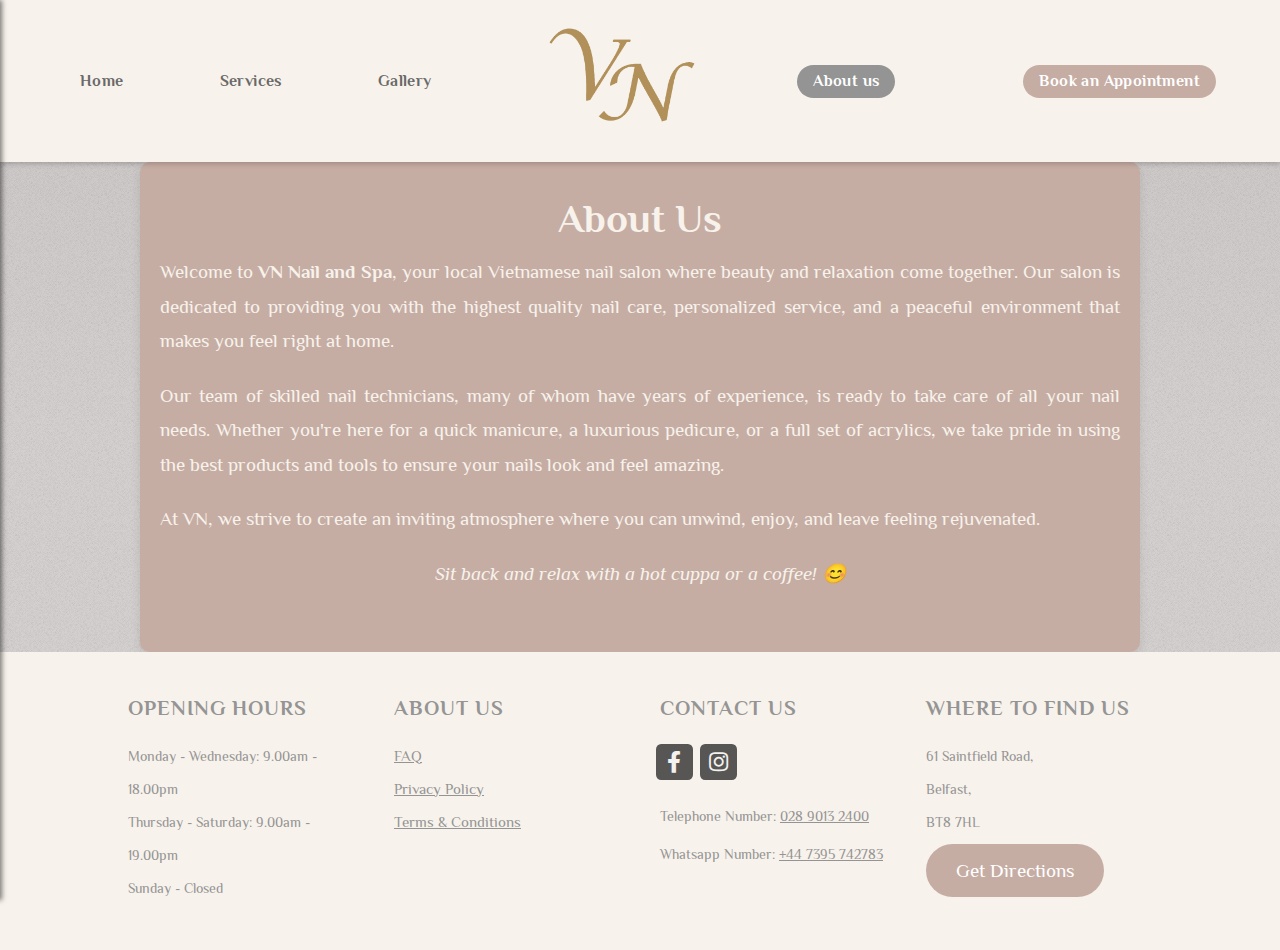
==== about.html @ 69b72044 "Fixed gallery sizing, home page text sizing, gallery buttons" ====
<!DOCTYPE HTML>
<html>
	<head>
		<title>VN Nail & Spa Salon</title>
		<meta charset="utf-8" />
		<meta name="viewport" content="width=device-width, initial-scale=1, user-scalable=no" />
		<link rel="stylesheet" href="assets/css/main.css" />
		<link rel="preconnect" href="https://fonts.googleapis.com">
		<link rel="preconnect" href="https://fonts.gstatic.com" crossorigin>
		<link href="https://fonts.googleapis.com/css2?family=Philosopher:ital,wght@0,400;0,700;1,400;1,700&display=swap" rel="stylesheet">
	</head>
	<body>
		<div id="page-wrapper">

			<!-- Header (Dynamically Loaded) -->
			<div id="header"></div>

			<div id="main-wrapper">
				<h1>About Us</h1>
				<p>Welcome to <strong>VN Nail and Spa</strong>, your local Vietnamese nail salon where beauty and relaxation come together. Our salon is dedicated to providing you with the highest quality nail care, personalized service, and a peaceful environment that makes you feel right at home.</p>
				<p>Our team of skilled nail technicians, many of whom have years of experience, is ready to take care of all your nail needs. Whether you're here for a quick manicure, a luxurious pedicure, or a full set of acrylics, we take pride in using the best products and tools to ensure your nails look and feel amazing.</p>
				<p>At VN, we strive to create an inviting atmosphere where you can unwind, enjoy, and leave feeling rejuvenated.</p>
				<p>Sit back and relax with a hot cuppa or a coffee! 😊</p>
			</div>
			
			<!-- Footer (Dynamically Loaded) -->
			<div id="footer"></div>
			
		</div>

		<!-- Scripts -->
    	<script src="assets/js/henry.js"></script>
    	<script src="assets/js/sidemenu.js"></script>

	</body>
</html>
---- assets/css/main.css ----
@import url("fontawesome-all.min.css");
@import url("https://fonts.googleapis.com/css?family=Oleo+Script:400|Open+Sans:300,300italic,600,600italic,800");

@font-face {
    font-family: 'LucidaUnicodeCalligraphy';
    src: url('../webfonts/LucidaUnicodeCalligraphy.ttf') format('truetype');
    font-weight: normal;
    font-style: normal;
}

/*
	Verti by HTML5 UP
	html5up.net | @ajlkn
	Free for personal and commercial use under the CCA 3.0 license (html5up.net/license)
*/

/* Define your color palette using CSS Variables (at the root level) */
:root {
    /* Light theme colors */
    --lightest-color: #d4cfcf;
    --light-color: #d1c4bf;
    --primary-color: #c6ada4;
    --dark-color: #b7afa9;
    --darkest-color: #949494;
	--light-bg-color: #F7F2EB;
    
    /* Dark theme colors (can be used later if you want dark mode) */
    --dark-primary-color: #333;  /* Dark theme primary color */
    --dark-secondary-color: #121212; /* Dark background */
    --dark-accent-color: #ccc;   /* Light text color for dark mode */
    --dark-link-color: #1E90FF;  /* Bright blue links for dark mode */
}

html, body, div, span, applet, object,
iframe, h1, h2, h3, h4, h5, h6, p, blockquote,
pre, a, abbr, acronym, address, big, cite,
code, del, dfn, em, img, ins, kbd, q, s, samp,
small, strike, strong, sub, sup, tt, var, b,
u, i, center, dl, dt, dd, ol, ul, li, fieldset,
form, label, legend, table, caption, tbody,
tfoot, thead, tr, th, td, article, aside,
canvas, details, embed, figure, figcaption,
footer, header, hgroup, menu, nav, output, ruby,
section, summary, time, mark, audio, video {
	margin: 0;
	padding: 0;
	border: 0;
	font-size: 100%;
	font: inherit;
	vertical-align: baseline;}

article, aside, details, figcaption, figure,
footer, header, hgroup, menu, nav, section {
	display: block;}

body {
	line-height: 1;
}

ol, ul {
	list-style: none;
}

blockquote, q {
	quotes: none;
}

	blockquote:before, blockquote:after, q:before, q:after {
		content: '';
		content: none;
	}

table {
	border-collapse: collapse;
	border-spacing: 0;
}

body {
	-webkit-text-size-adjust: none;
}

mark {
	background-color: transparent;
	color: inherit;
}

input::-moz-focus-inner {
	border: 0;
	padding: 0;
}

input, select, textarea {
	-moz-appearance: none;
	-webkit-appearance: none;
	-ms-appearance: none;
	appearance: none;
}

/* Basic */

	@-ms-viewport {
		width: device-width;
	}

	html {
		box-sizing: border-box;
	}

	*, *:before, *:after {
		box-sizing: inherit;
	}

	body {
		background-image: -moz-linear-gradient(top, rgba(0, 0, 0, 0.05), rgba(0, 0, 0, 0)), url("images/bg01.png");
		background-image: -webkit-linear-gradient(top, rgba(0, 0, 0, 0.05), rgba(0, 0, 0, 0)), url("images/bg01.png");
		background-image: -ms-linear-gradient(top, rgba(0, 0, 0, 0.05), rgba(0, 0, 0, 0)), url("images/bg01.png");
		background-image: linear-gradient(top, rgba(0, 0, 0, 0.05), rgba(0, 0, 0, 0)), url("images/bg01.png");
		background-color: var(--lightest-color);
		background-position: top left, top left;
		background-repeat: repeat-x, repeat;
		background-size: 100% 30em, auto;
		font-family: "Philosopher", serif;
		font-weight: 400;
		font-style: normal;
		font-size: 25pt;
		color: var(--darkest-color);
		line-height: 2.25em;
	}

		body.is-preload *, body.is-preload *:before, body.is-preload *:after {
			-moz-animation: none !important;
			-webkit-animation: none !important;
			-ms-animation: none !important;
			animation: none !important;
			-moz-transition: none !important;
			-webkit-transition: none !important;
			-ms-transition: none !important;
			transition: none !important;
		}

	input, select, textarea {
		font-family: "Philosopher", serif;
		font-weight: 400;
		font-style: normal;
		font-size: 18pt;
		color: var(--darkest-color);
		line-height: 2.25em;
	}

	a {
		color: var(--dark-link-color);
		text-decoration: underline;
	}

		a:hover {
			text-decoration: none;
		}

	h1, h2, h3, h4, h5, h6 {
		color: var(--darkest-color);
		font-weight: 800;
	}

		h1 a, h2 a, h3 a, h4 a, h5 a, h6 a {
			color: inherit;
			text-decoration: none;
			outline: 0;
		}

	h2 {
		font-size: 2.25em;
		margin: 0 0 1.1em 0;
		line-height: 1em;
	}

	h3 {
		font-size: 1.35em;
		margin: 0 0 1em 0;
	}

	b, strong {
		font-weight: 600;
		color: var(--darkest-color);
	}

	i, em {
		font-style: italic;
	}

	br.clear {
		clear: both;
	}

	sub {
		position: relative;
		top: 0.5em;
		font-size: 0.8em;
	}

	sup {
		position: relative;
		top: -0.5em;
		font-size: 0.8em;
	}

	hr {
		border: 0;
		border-top: solid 1px #eee;
	}

	blockquote {
		border-left: solid 0.5em #eee;
		padding: 1em 0 1em 2em;
		font-style: italic;
	}

	p, ul, ol, dl, table {
		margin-bottom: 2em;
	}

/* Icons */

	.icon {
		text-decoration: none;
		position: relative;
		text-decoration: none;
	}

		.icon:before {
			-moz-osx-font-smoothing: grayscale;
			-webkit-font-smoothing: antialiased;
			display: inline-block;
			font-style: normal;
			font-variant: normal;
			text-rendering: auto;
			line-height: 1;
			text-transform: none !important;
			font-family: 'Font Awesome 5 Free';
			font-weight: 400;
			font-style: normal;
		}

		.icon:before {
			line-height: inherit;
		}

		.icon.solid:before {
			font-weight: 900;
		}

		.icon.brands:before {
			font-family: 'Font Awesome 5 Brands';
		}

		.icon > .label {
			display: none;
		}

/* Widgets */

	.widget.thumbnails .grid {
		margin: 0 0 3em 0;
	}

	.widget.thumbnails .image {
		margin: 0;
	}

	.widget.contact ul {
		list-style: none;
		padding-left: 0;
		overflow: hidden;
		position: relative;
		left: -4px;
		top: 4px;
		margin-bottom: 1.5em;
	}

		.widget.contact ul li {
			display: inline-block;
			margin-right: 0.25em;
			padding-left: 0;
		}

			.widget.contact ul li a {
				-moz-transition: background-color .25s ease-in-out;
				-webkit-transition: background-color .25s ease-in-out;
				-ms-transition: background-color .25s ease-in-out;
				transition: background-color .25s ease-in-out;
				display: inline-block;
				width: 2.5em;
				height: 2.5em;
				text-align: center;
				line-height: 2.5em;
				border-radius: 0.35em;
				outline: 0;
				opacity: 0.75;
				text-decoration: none;
				background: #222222;
			}

				.widget.contact ul li a:before {
					color: #f3f3f3;
					font-size: 1.5em;
					line-height: inherit;
				}

				.widget.contact ul li a:hover {
					background: #444444;
				}

				.widget.contact ul li a:active {
					background: #666666;
				}

/* Wrappers */
	
	#header-wrapper {
		position: relative;
		top: 0;
		left: 0;
		width: 100%;
		background-color: var(--light-bg-color);
		box-shadow: 0 2px 5px rgba(0, 0, 0, 0.2); /* Optional shadow effect */
		z-index: 1000;
	}    

    /* features */
    #features-wrapper {
        background-color: white;
        padding: 40px 20px;
        height: auto;
        width: 100%;
        margin: 0 auto;
        justify-content: center; /* Space out the text + button and image */
        display: flex;
        flex-direction: row; /* Place the text and button on the left, image on the right */
        align-items: center; /* Vertically align items in the center */
    }

    /* Text container to hold the paragraph and button */
    .text-container {
        width: 40%; /* Ensures the text and button are on the left side */
        padding: 50px; /* Optional: Space between text and button */
    }

    /* Paragraph Styles */
    #features-wrapper p {
        font-size: 1.2rem;
        line-height: 1.5;
        color: black;
        text-align: justify;
        margin: 0; /* Remove any margin for consistent spacing */
    }

    /* Button Styling */
    #book-button {
        margin-top: 20px; /* Space between the paragraph and the button */
        padding: 12px 25px;
        background-color: var(--primary-color); /* Button background color */
        color: white;
        border: none;
        font-size: 16px;
        border-radius: 30px;
        cursor: pointer;
        transition: background-color 0.3s ease;
        text-align: center;
    }

    /* Button Hover Effect */
    #book-button:hover {
        background-color: var(--darkest-color); /* Darker background on hover */
    }

    /* Image Styling */
    #features-wrapper img { 
        width: 300px;
        height: 300px;
        border-radius: 30px;
        margin-left: 20px; /* Space between the image and the text */
    }

    /* Emphasis on Strong Text */
    #features-wrapper strong {
        color: black;
        font-weight: bold;
    }


	#footer-wrapper {
		padding: 4em 0 2em 0;
		background-color: var(--light-bg-color); /* Ensure the background remains black */
		color: var(--darkest-color);
		font-size: 1.2rem;
	}

	#image-wrapper {
        width: 100%;
        overflow: hidden;
        text-align: center;
        margin-top: 20px;
    }
    
    #banner-image {
        width: 100%;
        height: auto;
        display: block;
        transform: translateX(0);
        transition: transform 1s ease-in-out;
    }    

	/* Main Wrapper */
	#main-wrapper {
		background-color: var(--primary-color);
		padding: 40px 20px;
		max-width: 1000px;
		margin: 0 auto;
		border-radius: 10px;
		box-shadow: 0 4px 10px rgba(0, 0, 0, 0.1);
	}

	/* Heading Styles */
	#main-wrapper h1 {
		font-size: 2.5rem;
		text-align: center;
		margin-bottom: 20px;
		color: var(--light-bg-color);
		font-weight: bold;
	}

	/* Paragraph Styles */
	#main-wrapper p {
		font-size: 1.2rem;
		line-height: 1.8;
		color: var(--light-bg-color);
		margin-bottom: 20px;
		text-align: justify;
	}

	/* Emphasis on Strong Text */
	#main-wrapper strong {
		color: var(--light-bg-color);
		font-weight: bold;
	}

	/* Add a small text effect to emoji in the last paragraph */
	#main-wrapper p:last-of-type {
		font-size: 1.2rem;
		font-style: italic;
		text-align: center;
	}

    #gallery-wrapper {
		background-color: white;
		color: black;
		text-align: center;
		padding-top: 30px;
		padding-bottom: 50px;
    }

    /* Heading Styles */
	#gallery-wrapper h2 {
		font-size: 2.5rem;
		font-weight: bold;
		color: black;
	}

	/* Paragraph Styles */
	#gallery-wrapper p {
		font-size: 1.2rem;
		line-height: 1.8;
	}

    /* Gallery Grid */
    .gallery {
        display: grid;
        grid-template-columns: repeat(4, 1fr); /* Max 4 columns per row */
        gap: 20px;
        max-width: fit-content; /* Gallery width will fit its content */
        margin: 0 auto; /* Centers the gallery horizontally */
        padding: 20px;
        justify-items: center; /* Centers items horizontally within each grid cell */
        position: relative;
        z-index: 1;
        background-color: var(--lightest-color);
        border-radius: 10px;
    }

    /* Uniform Image Size */
    .gallery img {
        width: 300px;
        height: 300px;
        object-fit: cover;
        cursor: pointer;
        border-radius: 10px;
        transition: transform 0.3s ease-in-out;
        z-index: 2;
    }

    .gallery img:hover {
        transform: scale(1.05);
    }

    .gallery-bottom {
		background-color: var(--primary-color) !important;
    }

/* Header */

	#header {
		position: relative;  /* Ensure it's positioned normally */
		width: 100%;  /* Full width */
		top: 0;  /* Aligns it to the top */
		z-index: 1000;  /* Keeps it above other elements if needed */
	}

/* Logo */

	/* Logo in the center */
	#logo {
		display: flex;
		justify-content: center;
		align-items: center;
		flex-grow: 1; /* Allows logo to take available space */
	}

	/* Make the logo image responsive */
	#logo img {
		max-width: 100%;
		height: auto;
		max-height: 150px; /* Adjust based on your preferred logo size */
	}

		#logo h1 {
			/*background: var(--darkest-color);*/
			color: #B1905A;
			border-radius: 6px;
			font-family: 'LucidaUnicodeCalligraphy';
			font-weight: 400;
			/*padding: 0.25em 0.2em 0.25em 0.5em;*/
			padding: 1em 0.2em 0.25em 0em;
			font-size: 5.5em;
			letter-spacing: 0.05em;
			display: inline-block;
			vertical-align: middle;
		}

		
/* ===================================================
   Global Styles 
=================================================== */

/* Base body, font, and form elements */
body, input, select, textarea {
    font-size: 1rem;
    margin: 0;
    padding: 0;
}

/* ===================================================
   Navigation Styles 
=================================================== */

#nav {
    display: flex;
    justify-content: space-between; 
    align-items: center;
    font-size: 1.4rem;
    padding: 0 5vw;
}

#nav .left {
    display: flex;
    gap: 5vw; 
} 

#nav .right {
    display: flex;
    gap: 10vw; 
}

#nav ul {
    list-style: none;
    padding: 0;
    margin: 0;
    display: flex;
    justify-content: center;
    gap: 3vw;
}

#nav ul li {
    display: inline-block;
}

#nav ul li a, #nav ul li span {
    display: block;
    padding: 0em 1em;
    font-weight: 800;
    letter-spacing: 0.025em;
    color: #696969;
    text-decoration: none;
    border-radius: 50px;
    transition: background-color 0.25s ease-in-out, color 0.25s ease-in-out;
}

#nav ul li:hover a, #nav ul li:hover span,
#nav ul li.active a, #nav ul li.active span {
    background-color: rgba(255, 255, 255, 0.9);
}

#nav ul li.current a {
    background-color: var(--darkest-color);
    color: #fff;
}

#nav ul li.highlight a {
    background-color: var(--primary-color);
    color: #fff;
}

/* Drop-down Menu */
.dropotron {
    background: #fff;
    letter-spacing: 0.025em;
    color: #696969;
    border-radius: 40px;
    padding: 0.75em 0;
    min-width: 15em;
    box-shadow: 0 0.25em 0.25em rgba(0, 0, 0, 0.025);
    margin-top: -0.75em;
    list-style: none;
}

.dropotron li {
    border-top: solid 1px #eee;
    line-height: 3em;
}

.dropotron li:first-child {
    border-top: 0;
}

.dropotron li > a, .dropotron li > span {
    transition: color 0.25s ease-in-out, background-color 0.25s ease-in-out;
    text-decoration: none;
    color: inherit;
    display: block;
    padding: 0 1.5em;
}

.dropotron li > a:hover, .dropotron li > span:hover,
.dropotron li.active > a, .dropotron li.active > span {
    background: #eee;
}

/* Drop-down Arrow */
.dropotron.level-0 {
    font-size: 0.9em;
    margin-left: auto;
    margin-right: auto;
}

.dropotron.level-0:before {
    content: '';
    position: absolute;
    top: -0.5em;
    left: 50%;
    transform: translateX(-50%);
    border-bottom: solid 0.75em #ffffff;
    border-left: solid 0.75em transparent;
    border-right: solid 0.75em transparent;
    z-index: 1;
}

/* ===================================================
   Banner Styles
=================================================== */

#banner {
    position: relative;
    padding: 4.5em;
}

#banner h2 {
    font-size: 3.5em;
    margin: 0.1em 0 0.35em 0;
}

#banner p {
    font-size: 2.75em;
    line-height: 1.35em;
    margin: 0;
}

#banner .button {
    width: 100%;
    margin-bottom: 0.5em;
}

#banner .button.icon:before {
    position: absolute;
    right: 0.15em;
    top: 50%;
    margin-top: -0.5em;
}

#banner .button.alt {
    margin-bottom: 0;
}

#banner ul {
    list-style: none;
    padding-left: 0;
    margin: 0 0 0 2em;
}

#banner ul li {
    padding-left: 0;
}

/* ===================================================
   Footer Styles
=================================================== */

#footer {
    margin-top: 0;
}

#footer a {
    color: inherit;
}

#copyright {
    color: var(--light-color);
    padding: 4em 0 0 0;
    text-align: center;
}

#copyright a {
    color: inherit;
}

/* Pricing */
.pricing-container {
    position: relative;
    display: flex;
    justify-content: center;
    gap: 20px;
    padding: 50px;
    flex-wrap: wrap;
    border-radius: 15px;
    box-shadow: 0 4px 10px rgba(0, 0, 0, 0.3);
    overflow: hidden;
}

.pricing-container::before {
    content: "";
    position: absolute;
    top: 0;
    left: 0;
    width: 100%;
    height: 100%;
    background: url('../../images/nailgallery/nails1.jpg') no-repeat center center/cover;
    filter: blur(10px);
    background-color: rgba(0, 0, 0, 0.3);
    z-index: -1;
}

.pricing-card {
    background-color: rgba(0, 0, 0, 0.3);
    padding: 20px;
    border-radius: 10px;
    width: 400px;
    box-shadow: 0 4px 8px rgba(255, 255, 255, 0.2);
    text-align: center;
    color: var(--light-bg-color);
}

.pricing-card h2 {
    color: inherit;
    font-size: 28px;
    font-weight: 700;
}

.pricing-card h3 {
    color: inherit;
    font-size: 20px;
    margin-top: 15px;
    font-weight: 700;
    border-bottom: 1px solid white;
    padding-bottom: 5px;
}

.pricing-card p {
    color: inherit;
    font-size: 16px;
    display: flex;
    justify-content: space-between;
    border-bottom: 1px dashed white;
    padding-bottom: 5px;
    margin-bottom: 10px;
}

.pricing-card span {
    font-weight: bold;
}

/* Booksy Widget Container Styling */
#booksy-widget-container {
    width: 100%;
    max-width: 240px;
    margin: 40px auto;
    padding: 20px;
    background-color: #ffffff;
    border-radius: 12px;
    box-shadow: 0 4px 12px rgba(0, 0, 0, 0.1);
    overflow: hidden;
    border: 2px solid --darkest-color;
}

.directions-btn {
    background-color: var(--primary-color);
    color: white !important;
    padding: 10px 30px;
    font-size: 1.2rem;
    border-radius: 50px;
    border: none;
    text-decoration: none;
    display: inline-block;
    transition: background-color 0.3s ease, transform 0.3s ease;
}

.directions-btn:hover {
    background-color: var(--primary-color);
    transform: scale(1.05);
}

/* FAQ */
.faq {
    width: 60%;
    margin: 30px auto;
    background: white;
    padding: 20px;
    border-radius: 10px;
    box-shadow: 0 2px 10px rgba(0, 0, 0, 0.1);
}

.faq h1 {
    font-size: 24px;
    letter-spacing: 2px;
    margin-bottom: 20px;
}

.faq details {
    border-bottom: 1px solid #ddd;
    padding: 10px 0;
    text-align: left;
    line-height: 1.5;
}

.faq summary {
    font-weight: bold;
    cursor: pointer;
    padding: 10px 0;
    list-style: none;
    outline: none;
}

.faq summary::marker {
    display: none;
}

.faq summary:before {
    content: "▶ ";
    font-size: 14px;
    margin-right: 10px;
    transition: transform 0.3s;
}

.faq details[open] summary:before {
    content: "▼ ";
}

.faq details p {
    margin: 10px 0;
    color: var(--darkest-color);
    font-size: 14px;
}

/* Footer */
.footer {
    display: flex;
    justify-content: space-between;
    align-items: flex-start;
    background-color: var(--light-bg-color);
    color: var(--darkest-color);
    padding: 40px 10%;
    gap: 40px;
    flex-wrap: nowrap;
}

.footer-column {
    flex: 1;
    min-width: 180px;
}

.footer-column h3 {
    font-size: 21px;
    margin-bottom: 15px;
    text-transform: uppercase;
    letter-spacing: 1px;
}

.footer-column p {
    font-size: 14px;
    margin: 5px 0;
    cursor: pointer;
    transition: color 0.3s ease-in-out;
}

.footer-column a {
    color: inherit;
}

.footer-column a:hover {
    color: #f9a826;
}

/* Modal Styles */
.modal {
    visibility: hidden;
    position: fixed;
    z-index: 1000;
    left: 0;
    top: 0;
    width: 100%;
    height: 100%;
    background-color: rgba(0, 0, 0, 0.8);
    display: flex;
    align-items: center;
    justify-content: center;
    flex-direction: column;
    opacity: 0;
    transition: opacity 0.5s ease-in-out, visibility 0s linear 0.5s;
}

.modal.show {
    visibility: visible;
    opacity: 1;
    transition: opacity 0.5s ease-in-out, visibility 0s linear 0s;
}

.modal-content {
    max-width: 80%;
    max-height: 80%;
    border-radius: 10px;
    opacity: 0;
    transition: opacity 0.5s ease-in-out;
}

.modal.show .modal-content {
    opacity: 1;
}

.caption {
    color: white;
    font-size: 16px;
    text-align: center;
    margin-top: 10px;
    padding: 0 20px;
    font-family: Arial, sans-serif;
    word-wrap: break-word;
    max-width: 90%;
    overflow-wrap: break-word;
    white-space: normal;
}

/* Close Button */
.close {
    position: absolute;
    top: 20px;
    right: 30px;
    color: white;
    font-size: 40px;
    cursor: pointer;
}

/* Navigation Buttons */
.prev, .next {
    position: absolute;
    top: 50%;
    transform: translateY(-50%);
    background-color: rgba(255, 255, 255, 0.5);
    color: black;
    border: none;
    padding: 10px 20px;
    font-size: 30px;
    cursor: pointer;
    border-radius: 50%;
    transition: background 0.3s ease-in-out, transform 0.2s ease-in-out;
}

.prev:hover, .next:hover {
    background-color: rgba(255, 255, 255, 0.8);
    transform: translateY(-50%) scale(1.1); /* Slightly enlarge on hover */
}

/* Default (Desktop) */
.prev { left: 20px; }
.next { right: 20px; }

/* Side Menu */
#side-menu {
    position: fixed;
    top: 0;
    left: -250px;
    width: 250px;
    height: 100%;
    background: #222;
    padding-top: 60px;
    transition: left 0.3s ease-in-out;
    box-shadow: 2px 0 5px rgba(0, 0, 0, 0.5);
}

#side-menu ul {
    list-style: none;
    padding: 0;
    margin: 0;
}

#side-menu ul li {
    padding: 15px;
    border-bottom: 1px solid #444;
}

#side-menu ul li a {
    color: white;
    text-decoration: none;
    display: block;
}

#side-menu ul li a:hover {
    background: rgba(255, 255, 255, 0.2);
}

#side-menu .highlight {
    background: #ff6600;
    border-radius: 5px;
}

/* Close Button */
#close-menu {
    position: absolute;
    top: 15px;
    right: 15px;
    font-size: 24px;
    background: none;
    border: none;
    color: white;
    cursor: pointer;
}

#menu-toggle {
    display: none; /* Hidden by default */
    position: fixed;
    top: 20px;
    left: 20px;
    width: 50px; /* Set a fixed width */
    height: 50px; /* Set a fixed height */
    font-size: 12px;
    background: rgba(0, 0, 0, 0.5);
    border: none;
    border-radius: 10px;
    color: white;
    cursor: pointer;
    z-index: 1000; /* Ensure it appears above other content */
    text-align: center; /* Centers the icon */
    padding: 0; /* Remove any extra padding */
}

/* ===================================================
   Responsive Styles (Largest to Smallest)
=================================================== */

/* X-Large Screens (≤1680px) */
@media screen and (max-width: 1680px) {
    body, input, select, textarea {
        font-size: 12pt;
    }
}

/* Large Screens (≤1280px) */
@media screen and (max-width: 1280px) {
    body, input, select, textarea {
        font-size: 11pt;
    }

    #nav {
        font-size: 1rem;
    }
    
    .gallery img {
        width: 200px;
        height: 200px;
    }
}

/* Medium Screens (Tablets) (≤1024px) */
@media screen and (max-width: 1024px) {
    .prev, .next {
        font-size: 24px;
        padding: 8px 16px;
    }
}

/* ===================================================
   Default Mobile Styles (≤980px)
=================================================== */
@media screen and (max-width: 980px) {
    html, body {
        overflow-x: hidden;
    }

    body, input, select, textarea {
        font-size: 11pt;
    }

    section, article {
        clear: both;
        margin-bottom: 3em !important;
    }

    section.last, article.last {
        margin-bottom: 0 !important;
    }

    .image.left {
        width: 25%;
        margin-bottom: 2em !important;
    }

    ul.menu li {
        display: block;
        border: 0 !important;
        padding: 0 !important;
        margin: 0 !important;
    }

    ul.actions li {
        display: block;
        padding: 0;
        margin: 1em 0 0 0;
    }

    #header-wrapper {
        padding: 1em 0;
        text-align: center;
        background: var(--light-bg-color);
    }

    #footer-wrapper {
        padding: 6em 0 4em 0;
    }

    #logo h1 {
        font-size: 3.5em;
    }

    #nav {
        display: none;
    }

    #banner {
        padding: 4.5em 3em;
        text-align: center;
    }

    #content {
        border-bottom: solid 1px #e8e8e8;
        padding-bottom: 4em;
    }

    #copyright {
        padding: 0;
    }

    #page-wrapper {
        transition: transform 0.5s ease;
        padding-bottom: 1px;
    }

    #navToggle {
        position: fixed;
        top: 0;
        left: 0;
        width: 100%;
        height: 44px;
        z-index: 10001;
    }

    #navToggle .toggle {
        width: 70px;
        height: 50px;
        opacity: 0.35;
    }

    #navPanel {
        transform: translateX(-275px);
        transition: transform 0.5s ease;
        display: block;
        position: fixed;
        top: 0;
        left: 0;
        width: 275px;
        height: 100%;
        z-index: 10002;
        background: #fff;
        box-shadow: inset -3px 0px 0px 0px #dfdfdf;
        padding: 0 23px 0 20px;
    }

    #navPanel .link {
        display: block;
        height: 54px;
        line-height: 54px;
        border-top: solid 1px #e8e8e8;
        color: #696969;
    }

    body.navPanel-visible #page-wrapper {
        transform: translateX(275px);
    }

    body.navPanel-visible #navToggle {
        transform: translateX(275px);
    }

    body.navPanel-visible #navPanel {
        transform: translateX(0);
    }

    /* General Styles */
    body, input, select, textarea {
        line-height: 2em;
    }

    h2, h3, h4, h5, h6 {
        font-size: 13pt;
        margin: 0 0 1em 0;
    }

    /* Navigation */
    #menu-toggle {
        display: block; /* Show menu button */
    }

    #nav ul {
        display: none; /* Hide main nav */
    }

    #logo {
        flex-grow: 1;
        text-align: center;
    }

    /* Layout */
    #main-wrapper {
        padding: 20px;
    }

    #main-wrapper h1 {
        font-size: 2rem;
    }

    #main-wrapper p {
        font-size: 1rem;
    }

    #header-wrapper {
        padding: 1em 0;
        text-align: center;
        background: var(--light-bg-color);
    }

    #footer-wrapper {
        padding: 6em 0 4em 0;
    }

    #banner {
        padding: 4.5em 3em;
        text-align: center;
    }

    #content {
        border-bottom: solid 1px #e8e8e8;
        padding-bottom: 4em;
    }

    /* Footer */
    .footer {
        flex-wrap: wrap;
        justify-content: center;
        text-align: center;
    }

    .footer-column {
        flex: 1 1 45%;
    }

    /* Section & Article */
    section, article {
        clear: both;
        margin-bottom: 3em !important;
    }

    section.last, article.last {
        margin-bottom: 0 !important;
    }

    /* Image */
    .image.left {
        width: 25%;
        margin-bottom: 2em !important;
    }

    /* Menus & Actions */
    ul.menu li, ul.actions li {
        display: block;
        padding: 0;
        margin: 1em 0 0 0;
    }

    ul.actions li:first-child {
        margin-top: 0;
    }

    /* Buttons */
    input[type="button"],
    input[type="submit"],
    input[type="reset"],
    button,
    .button {
        width: 100%;
        text-align: center;
        font-size: 1.25em !important;
        padding: 0.65em 0 !important;
    }

    input[type="button"].icon,
    input[type="submit"].icon,
    input[type="reset"].icon,
    button.icon,
    .button.icon {
        padding-right: 0.75em !important;
    }

    input[type="button"].icon:before,
    input[type="submit"].icon:before,
    input[type="reset"].icon:before,
    button.icon:before,
    .button.icon:before {
        margin-right: 0.5em;
        top: 0.05em;
    }

    /* Boxes */
    .box {
        padding: 15px;
        margin: 0;
    }

    .box.feature {
        margin: 20px 0 0 0 !important;
        padding: 0;
    }

    .box.feature .inner {
        padding: 30px 15px;
    }

    .box.feature .image {
        position: relative;
        margin: 0;
    }

    /* Widgets */
    .widget.thumbnails .image {
        margin: 0;
    }

    .widget.thumbnails .x {
        padding: 1em 0.5em 0 0;
    }

    .widget.thumbnails .y {
        padding: 1em 0 0 0.5em;
    }

    .widget.thumbnails .row:first-child .x,
    .widget.thumbnails .row:first-child .y {
        padding-top: 0;
    }

    /* Header & Banner */
    #header-wrapper {
        padding: 3em 0 1.5em 0;
        background: var(--light-bg-color);
    }

    #banner-wrapper {
        padding: 0 15px;
    }

    #features-wrapper {
        flex-direction: column; /* Stack items vertically */
        text-align: center; /* Center align text */
    }

    .text-container {
        width: 80%; /* Adjust width for better readability on smaller screens */
        padding: 20px; /* Reduce padding for better spacing */
    }

    #features-wrapper img {
        width: 90%; /* Make image responsive */
        max-width: 300px; /* Set a max width to prevent excessive stretching */
        margin-bottom: 20px; /* Add some spacing between image and text */
    }

    #logo h1 {
        font-size: 2.75em;
        padding: 0.2em 0.275em;
    }

    #banner {
        text-align: center;
        padding: 15px;
        margin: 0 auto !important;
    }

    #banner h2 {
        font-size: 2em;
        margin: 0.75em 0 0.5em 0;
    }

    #banner p {
        font-size: 1.5em;
        line-height: 1.5em;
        margin: 0;
    }

    #banner ul {
        margin: 0;
    }

    #banner .button {
        margin: 0 0 1em 0;
    }

    /* Footer */
    #footer section {
        border-bottom: solid 1px --dark-color;
        padding-bottom: 3em;
        margin-bottom: 1em !important;
    }

    #copyright {
        text-align: left;
    }

    .gallery {
        grid-template-columns: repeat(3, 1fr);
    }

    .gallery img {
        width: 150px;
        height: 150px;
    }

    .prev, .next {
        width: 50px;  /* Set a fixed width */
        height: 50px; /* Set a fixed height */
        font-size: 24px; /* Adjust font size for smaller screens */
        padding: 10px; /* Ensure padding does not affect the size */
    }

    #gallery-wrapper {
        padding: 30px;
    }

    /* Heading Styles */
	#gallery-wrapper h2 {
		font-size: 1.5rem;
	}

	/* Paragraph Styles */
	#gallery-wrapper p {
		font-size: 1rem;
		line-height: 1.8;
	}
}

@media (max-width: 600px) {
    .gallery {
        grid-template-columns: repeat(2, 1fr);
    }
}

/* Extra Small Screens (≤480px) */
@media (max-width: 480px) {
    .prev, .next {
        width: 50px;  /* Set a fixed width */
        height: 50px; /* Set a fixed height */
        font-size: 24px; /* Adjust font size for smaller screens */
        padding: 10px; /* Ensure padding does not affect the size */
    }

    /* Footer */
    .footer-column {
        flex: 1 1 100%;
    }

    .gallery img {
        width: 100px;
        height: 100px;
    }

    /* Heading Styles */
	#gallery-wrapper h2 {
		font-size: 1.2rem;
	}

	/* Paragraph Styles */
	#gallery-wrapper p {
		font-size: 0.8rem;
		line-height: 1.2;
	}
}

.swiper {
    width: 100%;
    height: auto; /* Adjust height as needed */
  }
  
  .swiper-slide img {
    width: 100%;
    height: 100%;
    object-fit: cover;
  }
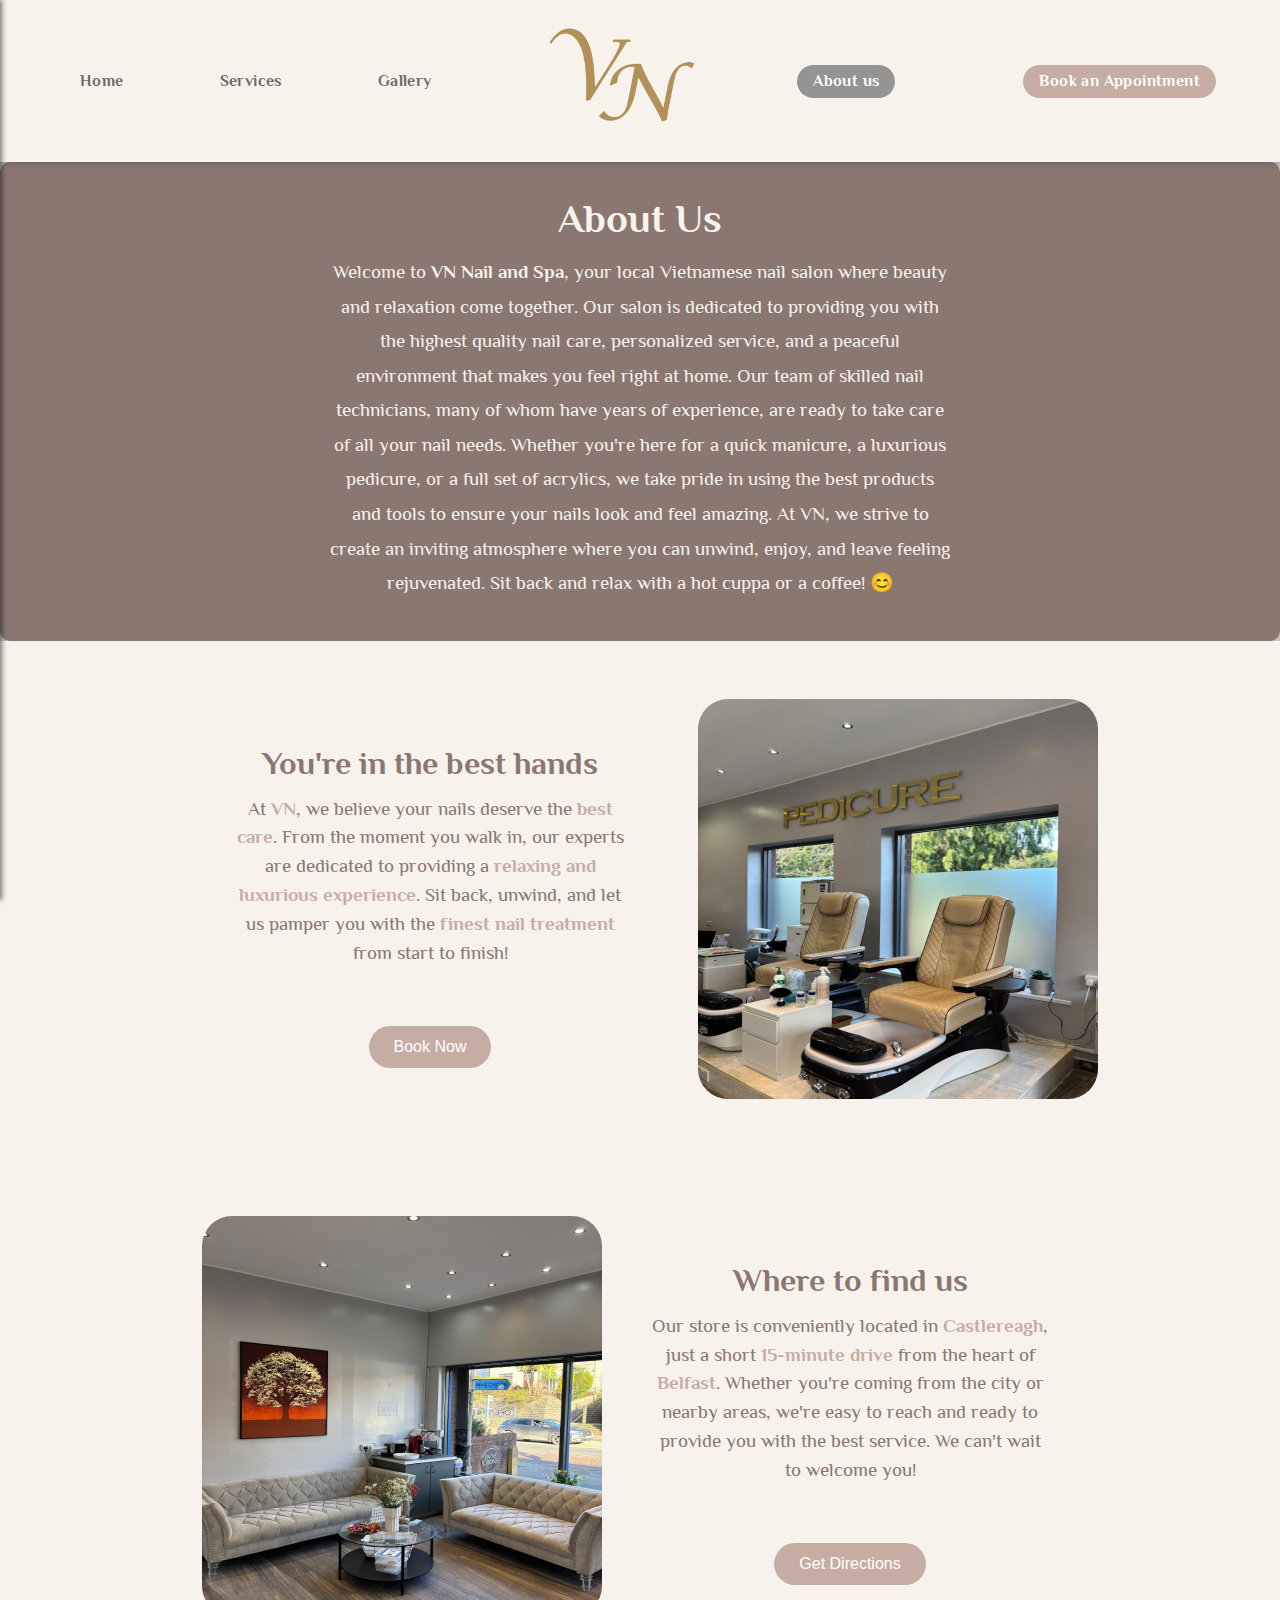
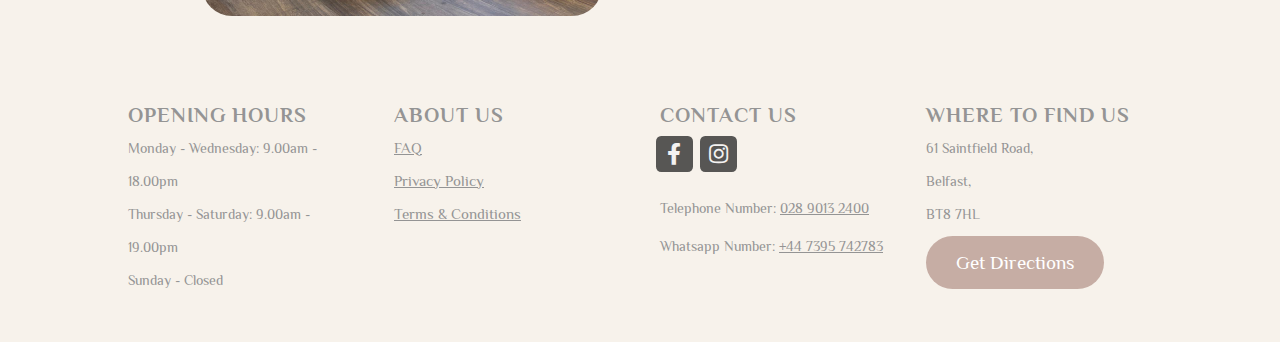
==== commit fad82cc8: "about us page edit" ====
--- a/about.html
+++ b/about.html
@@ -17,10 +17,44 @@
 
 			<div id="main-wrapper">
 				<h1>About Us</h1>
-				<p>Welcome to <strong>VN Nail and Spa</strong>, your local Vietnamese nail salon where beauty and relaxation come together. Our salon is dedicated to providing you with the highest quality nail care, personalized service, and a peaceful environment that makes you feel right at home.</p>
-				<p>Our team of skilled nail technicians, many of whom have years of experience, is ready to take care of all your nail needs. Whether you're here for a quick manicure, a luxurious pedicure, or a full set of acrylics, we take pride in using the best products and tools to ensure your nails look and feel amazing.</p>
-				<p>At VN, we strive to create an inviting atmosphere where you can unwind, enjoy, and leave feeling rejuvenated.</p>
-				<p>Sit back and relax with a hot cuppa or a coffee! 😊</p>
+				<p>Welcome to <strong>VN Nail and Spa</strong>, your local Vietnamese nail salon where beauty and relaxation come together. 
+					Our salon is dedicated to providing you with the highest quality nail care, personalized service, and a peaceful environment 
+					that makes you feel right at home. Our team of skilled nail technicians, many of whom have years of experience, are ready to 
+					take care of all your nail needs. Whether you're here for a quick manicure, a luxurious pedicure, or a full set of acrylics, 
+					we take pride in using the best products and tools to ensure your nails look and feel amazing. At VN, we strive to create an 
+					inviting atmosphere where you can unwind, enjoy, and leave feeling rejuvenated. Sit back and relax with a hot cuppa or a coffee! 😊</p>
+			</div>
+
+			<div id="features-wrapper">
+				<div class="text-container">
+					<h2>You're in the best hands</h2>
+					<p>
+						At <strong>VN</strong>, we believe your nails deserve the <strong>best care</strong>. 
+						From the moment you walk in, our experts are dedicated to providing a 
+						<strong>relaxing and luxurious experience</strong>. 
+						Sit back, unwind, and let us pamper you with the <strong>finest nail treatment</strong> 
+						from start to finish!
+					</p>
+					<a href="booking.html">
+						<button id="book-button">Book Now</button>
+					</a>    
+				</div>
+				<img src="images/store2.jpg" alt="Nails img">
+			</div>
+
+			<div id="features-wrapper">
+				<img src="images/store3.jpg" alt="Nails img">
+				<div class="text-container">
+					<h2>Where to find us</h2>
+					<p>
+					  Our store is conveniently located in <strong>Castlereagh</strong>, just a short <strong>15-minute drive</strong> 
+					  from the heart of <strong>Belfast</strong>. Whether you're coming from the city or nearby areas, we're easy to 
+					  reach and ready to provide you with the best service. We can't wait to welcome you!
+					</p>
+					<a href="https://www.google.com/maps/dir/?api=1&destination=61+Saintfield+Rd,+Belfast,+BT8+7HL" target="_blank">
+						<button id="book-button">Get Directions</button>
+					</a>
+				</div>
 			</div>
 			
 			<!-- Footer (Dynamically Loaded) -->
--- a/assets/css/main.css
+++ b/assets/css/main.css
@@ -20,6 +20,7 @@
     --lightest-color: #d4cfcf;
     --light-color: #d1c4bf;
     --primary-color: #c6ada4;
+    --primary-color-dark: #897770;
     --dark-color: #b7afa9;
     --darkest-color: #949494;
 	--light-bg-color: #F7F2EB;
@@ -327,7 +328,7 @@
 
     /* features */
     #features-wrapper {
-        background-color: white;
+        background-color: var(--light-bg-color);
         padding: 40px 20px;
         height: auto;
         width: 100%;
@@ -338,19 +339,57 @@
         align-items: center; /* Vertically align items in the center */
     }
 
+    /* Paragraph Styles */
+    #features-wrapper h2 {
+        font-size: 2rem;
+        line-height: 2;
+        color: var(--primary-color-dark);
+        text-align: center;
+        margin: 0; /* Remove any margin for consistent spacing */
+    }
+
+    /* Paragraph Styles */
+    #features-wrapper p {
+        font-size: 1.2rem;  
+        line-height: 1.5;
+        color: var(--primary-color-dark);
+        text-align: center;
+    }
+
+    /* Image Styling */
+    #features-wrapper img { 
+        width: 400px;
+        height: 400px;
+        border-radius: 30px;
+        margin-left: 20px; /* Space between the image and the text */
+    }
+
+    /* Emphasis on Strong Text */
+    #features-wrapper strong {
+        color: var(--primary-color);
+        font-weight: bold;
+    }
+
+    .text-container a {
+        align-self: center;
+    }
+
     /* Text container to hold the paragraph and button */
     .text-container {
         width: 40%; /* Ensures the text and button are on the left side */
         padding: 50px; /* Optional: Space between text and button */
-    }
-
-    /* Paragraph Styles */
-    #features-wrapper p {
-        font-size: 1.2rem;
-        line-height: 1.5;
-        color: black;
-        text-align: justify;
-        margin: 0; /* Remove any margin for consistent spacing */
+        display: flex; /* Flexbox to center contents */
+        flex-direction: column; /* Stack the elements vertically */
+        align-items: center; /* Horizontally center the button */
+        justify-content: center; /* Center content vertically, if necessary */
+    }
+
+    /* Ensuring the button inside the link is centered */
+    .text-container a {
+        text-decoration: none; /* Removes underline from the link */
+        display: flex;
+        justify-content: center; /* Center button inside the anchor */
+        width: 100%; /* Ensure it takes up the full width of the text container */
     }
 
     /* Button Styling */
@@ -372,20 +411,6 @@
         background-color: var(--darkest-color); /* Darker background on hover */
     }
 
-    /* Image Styling */
-    #features-wrapper img { 
-        width: 300px;
-        height: 300px;
-        border-radius: 30px;
-        margin-left: 20px; /* Space between the image and the text */
-    }
-
-    /* Emphasis on Strong Text */
-    #features-wrapper strong {
-        color: black;
-        font-weight: bold;
-    }
-
 
 	#footer-wrapper {
 		padding: 4em 0 2em 0;
@@ -411,9 +436,9 @@
 
 	/* Main Wrapper */
 	#main-wrapper {
-		background-color: var(--primary-color);
+		background-color: var(--primary-color-dark);
 		padding: 40px 20px;
-		max-width: 1000px;
+		width: 100%;
 		margin: 0 auto;
 		border-radius: 10px;
 		box-shadow: 0 4px 10px rgba(0, 0, 0, 0.1);
@@ -434,20 +459,15 @@
 		line-height: 1.8;
 		color: var(--light-bg-color);
 		margin-bottom: 20px;
-		text-align: justify;
+		text-align: center;
+        width: 50%; /* Sets the width to 50% of the page */
+        margin: 0 auto; /* Centers the element horizontally */
 	}
 
 	/* Emphasis on Strong Text */
 	#main-wrapper strong {
 		color: var(--light-bg-color);
 		font-weight: bold;
-	}
-
-	/* Add a small text effect to emoji in the last paragraph */
-	#main-wrapper p:last-of-type {
-		font-size: 1.2rem;
-		font-style: italic;
-		text-align: center;
 	}
 
     #gallery-wrapper {
@@ -503,6 +523,12 @@
 
     .gallery-bottom {
 		background-color: var(--primary-color) !important;
+        padding-bottom: 20px !important;
+    }
+
+    .gallery-bottom h2 , h3{
+        color: var(--light-bg-color) !important;
+        line-height: 0.1rem;
     }
 
 /* Header */
@@ -768,12 +794,13 @@
 
 .pricing-card {
     background-color: rgba(0, 0, 0, 0.3);
-    padding: 20px;
+    padding: 30px;
     border-radius: 10px;
     width: 400px;
     box-shadow: 0 4px 8px rgba(255, 255, 255, 0.2);
     text-align: center;
     color: var(--light-bg-color);
+    line-height: 3rem;
 }
 
 .pricing-card h2 {
@@ -785,10 +812,10 @@
 .pricing-card h3 {
     color: inherit;
     font-size: 20px;
-    margin-top: 15px;
+    margin-top: 20px;
     font-weight: 700;
-    border-bottom: 1px solid white;
-    padding-bottom: 5px;
+    border-bottom: 1px solid white; 
+    padding-bottom: 20px;
 }
 
 .pricing-card p {
@@ -798,7 +825,7 @@
     justify-content: space-between;
     border-bottom: 1px dashed white;
     padding-bottom: 5px;
-    margin-bottom: 10px;
+    margin-bottom: 20px;
 }
 
 .pricing-card span {
@@ -909,6 +936,7 @@
     margin-bottom: 15px;
     text-transform: uppercase;
     letter-spacing: 1px;
+    color: var(--darkest-color) !important;
 }
 
 .footer-column p {
@@ -1421,10 +1449,12 @@
         padding: 20px; /* Reduce padding for better spacing */
     }
 
-    #features-wrapper img {
-        width: 90%; /* Make image responsive */
-        max-width: 300px; /* Set a max width to prevent excessive stretching */
-        margin-bottom: 20px; /* Add some spacing between image and text */
+    /* Image Styling */
+    #features-wrapper img { 
+        width: 300px;
+        height: 300px;
+        border-radius: 30px;
+        margin-left: 20px; /* Space between the image and the text */
     }
 
     #logo h1 {
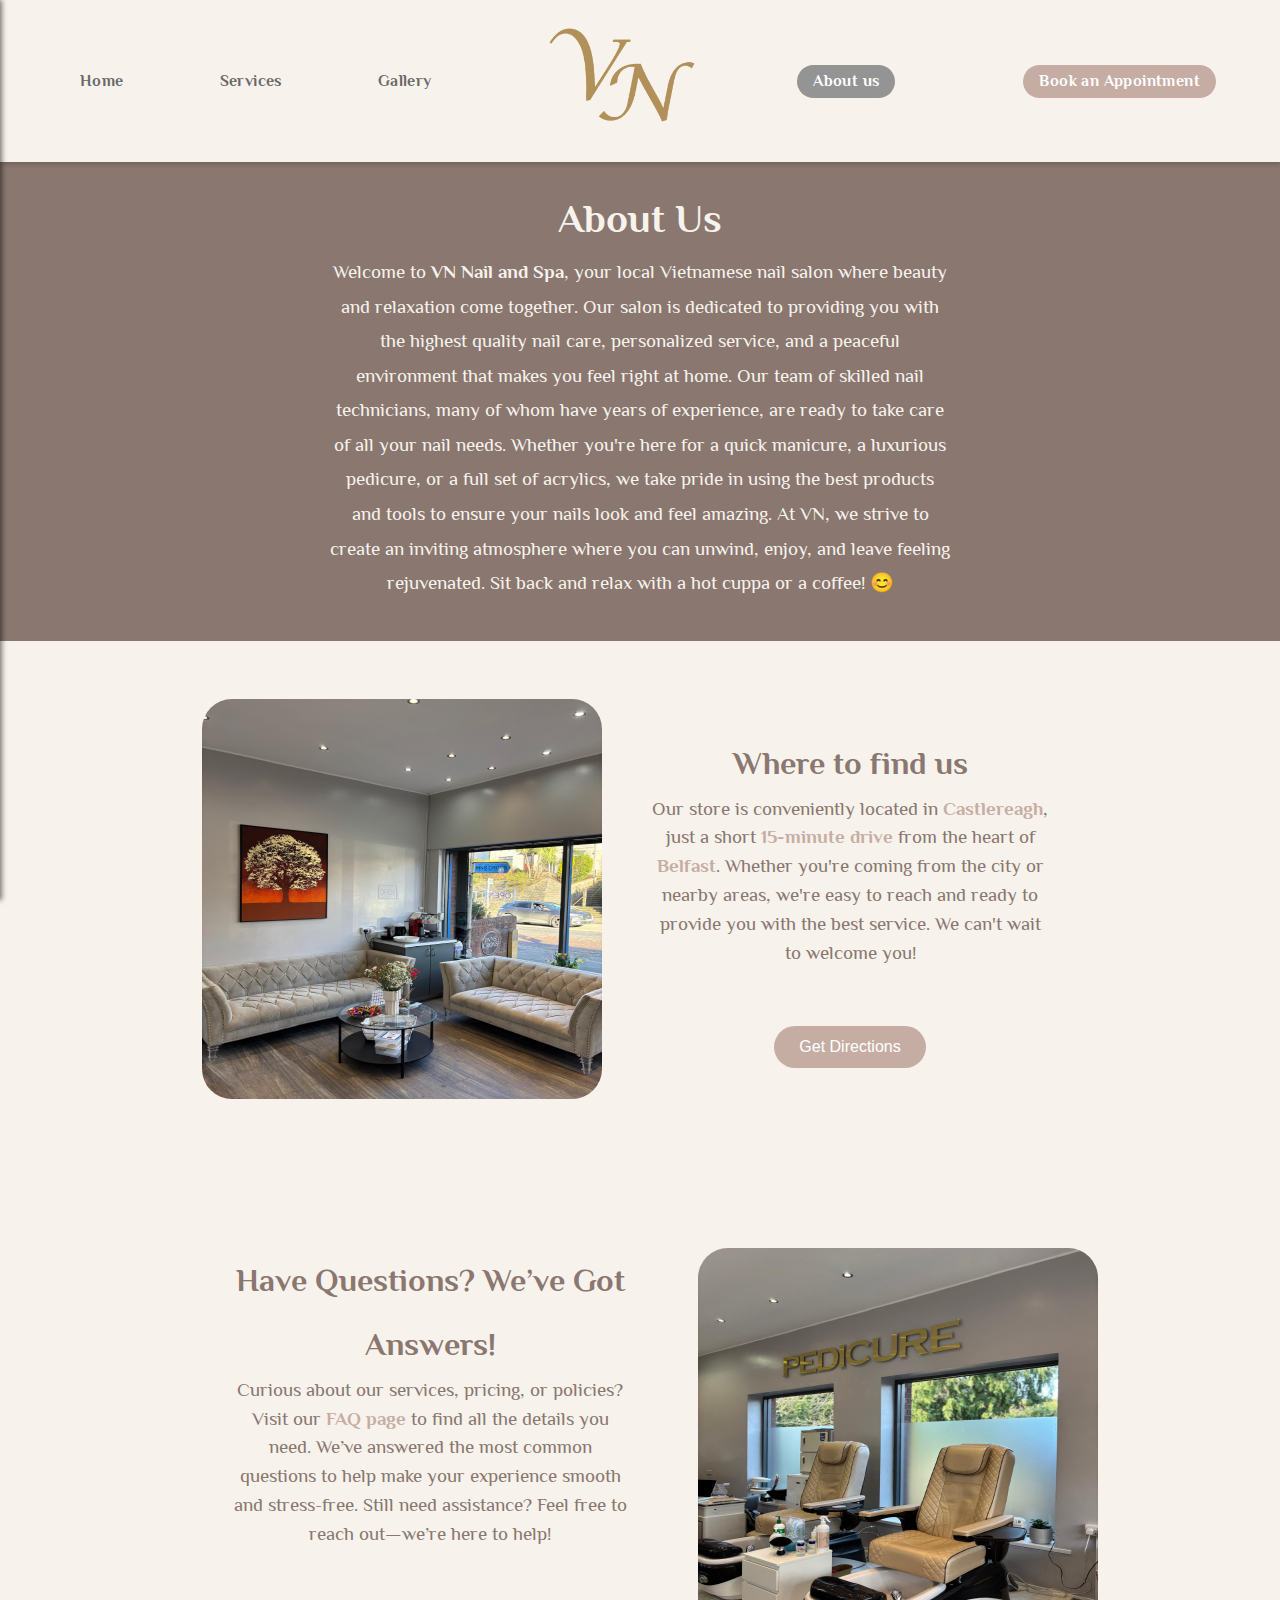
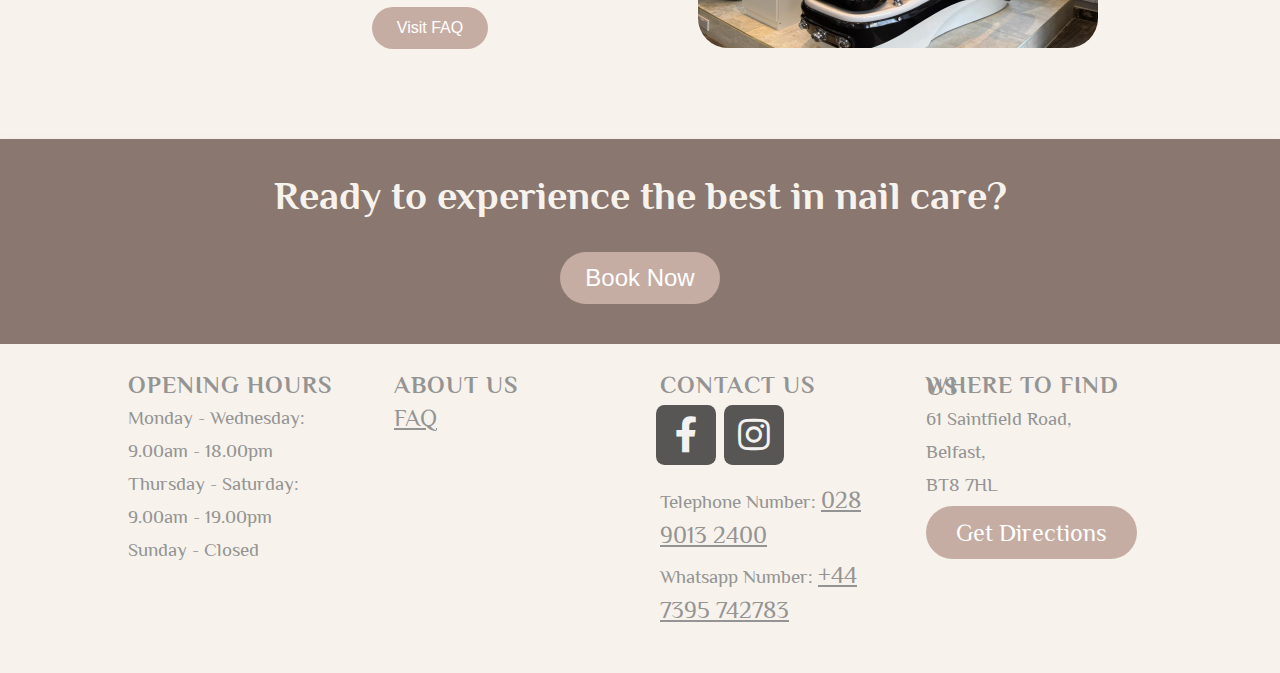
==== commit 42b386ac: "about us page update" ====
--- a/about.html
+++ b/about.html
@@ -26,23 +26,6 @@
 			</div>
 
 			<div id="features-wrapper">
-				<div class="text-container">
-					<h2>You're in the best hands</h2>
-					<p>
-						At <strong>VN</strong>, we believe your nails deserve the <strong>best care</strong>. 
-						From the moment you walk in, our experts are dedicated to providing a 
-						<strong>relaxing and luxurious experience</strong>. 
-						Sit back, unwind, and let us pamper you with the <strong>finest nail treatment</strong> 
-						from start to finish!
-					</p>
-					<a href="booking.html">
-						<button id="book-button">Book Now</button>
-					</a>    
-				</div>
-				<img src="images/store2.jpg" alt="Nails img">
-			</div>
-
-			<div id="features-wrapper">
 				<img src="images/store3.jpg" alt="Nails img">
 				<div class="text-container">
 					<h2>Where to find us</h2>
@@ -56,6 +39,28 @@
 					</a>
 				</div>
 			</div>
+
+			<div id="features-wrapper">
+				<div class="text-container">
+					<h2>Have Questions? We’ve Got Answers!</h2>
+					<p>
+						Curious about our services, pricing, or policies? Visit our <strong>FAQ page</strong> to find all the details you need. 
+						We’ve answered the most common questions to help make your experience smooth and stress-free. 
+						Still need assistance? Feel free to reach out—we’re here to help!
+					</p>
+					<a href="FAQ.html">
+						<button id="book-button">Visit FAQ</button>
+					</a>    
+				</div>
+				<img src="images/store2.jpg" alt="Nails img">
+			</div>
+
+			<div id="main-wrapper">
+				<h1>Ready to experience the best in nail care?</h1>
+				<a href="booking.html">
+					<button id="book-button">Book Now</button>
+				</a> 
+			</div>
 			
 			<!-- Footer (Dynamically Loaded) -->
 			<div id="footer"></div>
--- a/assets/css/main.css
+++ b/assets/css/main.css
@@ -440,8 +440,8 @@
 		padding: 40px 20px;
 		width: 100%;
 		margin: 0 auto;
-		border-radius: 10px;
 		box-shadow: 0 4px 10px rgba(0, 0, 0, 0.1);
+        text-align: center;
 	}
 
 	/* Heading Styles */
@@ -469,6 +469,10 @@
 		color: var(--light-bg-color);
 		font-weight: bold;
 	}
+
+    #main-wrapper button {
+        font-size: 1.5rem;
+    }
 
     #gallery-wrapper {
 		background-color: white;
@@ -932,7 +936,7 @@
 }
 
 .footer-column h3 {
-    font-size: 21px;
+    font-size: 1.5rem;
     margin-bottom: 15px;
     text-transform: uppercase;
     letter-spacing: 1px;
@@ -940,7 +944,7 @@
 }
 
 .footer-column p {
-    font-size: 14px;
+    font-size: 1.2rem;
     margin: 5px 0;
     cursor: pointer;
     transition: color 0.3s ease-in-out;
@@ -948,6 +952,7 @@
 
 .footer-column a {
     color: inherit;
+    font-size: 1.5rem;
 }
 
 .footer-column a:hover {
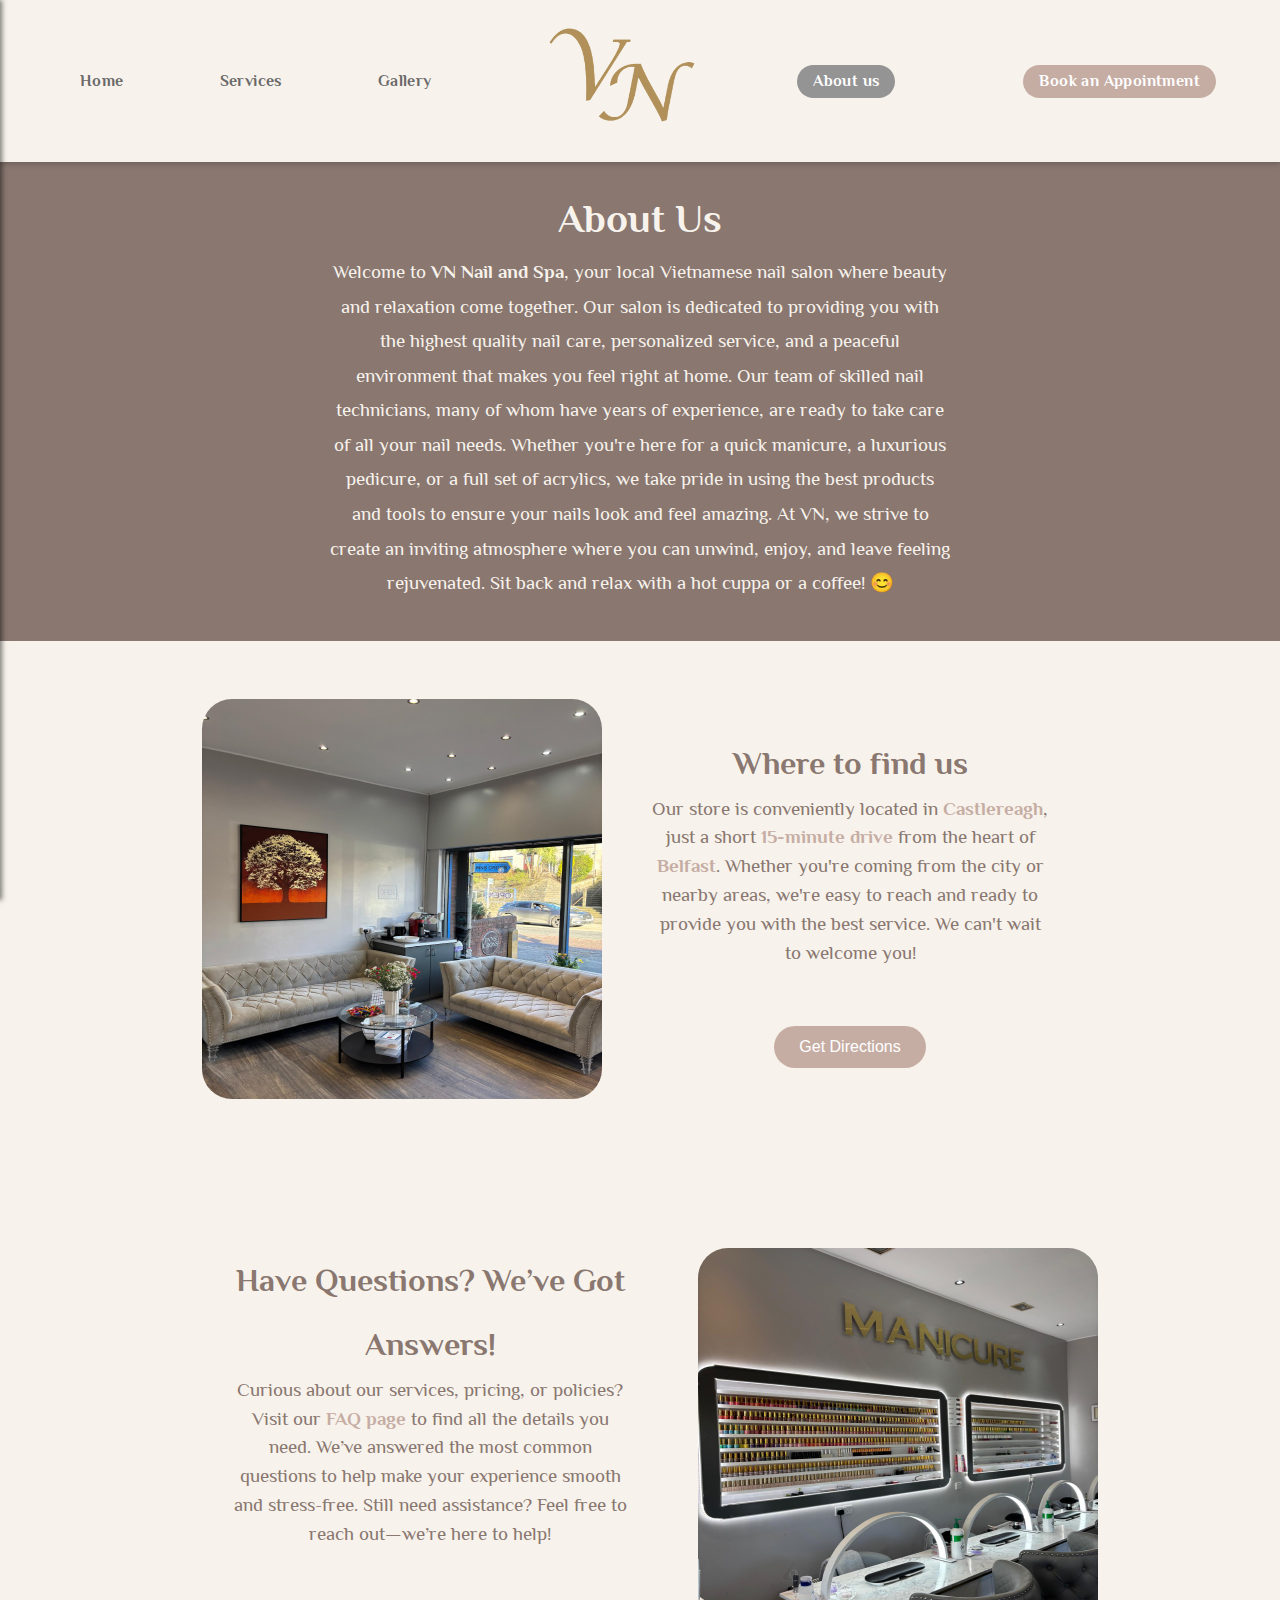
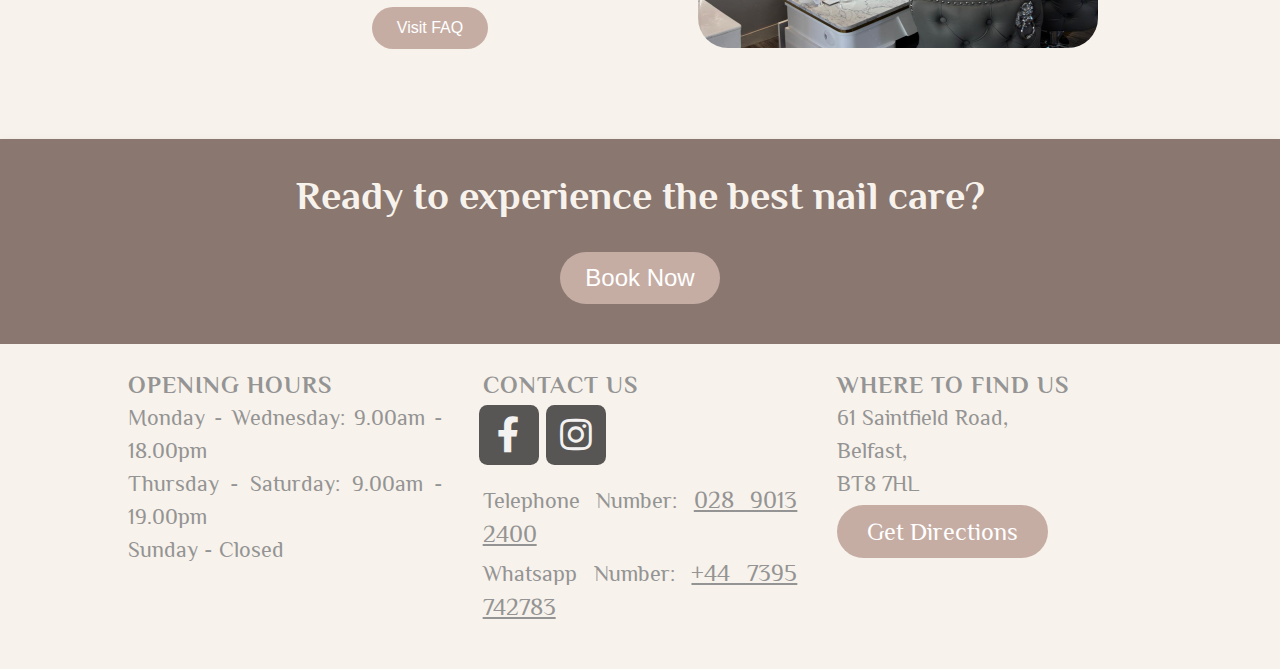
==== commit 6f31c929: "cleaned up about us and footer" ====
--- a/about.html
+++ b/about.html
@@ -52,11 +52,11 @@
 						<button id="book-button">Visit FAQ</button>
 					</a>    
 				</div>
-				<img src="images/store2.jpg" alt="Nails img">
+				<img src="images/store1.jpg" alt="Nails img">
 			</div>
 
 			<div id="main-wrapper">
-				<h1>Ready to experience the best in nail care?</h1>
+				<h1>Ready to experience the best nail care?</h1>
 				<a href="booking.html">
 					<button id="book-button">Book Now</button>
 				</a> 
--- a/assets/css/main.css
+++ b/assets/css/main.css
@@ -475,8 +475,8 @@
     }
 
     #gallery-wrapper {
-		background-color: white;
-		color: black;
+		background-color: var(--light-bg-color);
+		color: var(--primary-color-dark);
 		text-align: center;
 		padding-top: 30px;
 		padding-bottom: 50px;
@@ -486,7 +486,7 @@
 	#gallery-wrapper h2 {
 		font-size: 2.5rem;
 		font-weight: bold;
-		color: black;
+		color: var(--primary-color-dark);
 	}
 
 	/* Paragraph Styles */
@@ -506,7 +506,7 @@
         justify-items: center; /* Centers items horizontally within each grid cell */
         position: relative;
         z-index: 1;
-        background-color: var(--lightest-color);
+        background-color: var(--primary-color);
         border-radius: 10px;
     }
 
@@ -944,10 +944,11 @@
 }
 
 .footer-column p {
-    font-size: 1.2rem;
+    font-size: 1.4rem;
     margin: 5px 0;
     cursor: pointer;
     transition: color 0.3s ease-in-out;
+    text-align: justify;
 }
 
 .footer-column a {
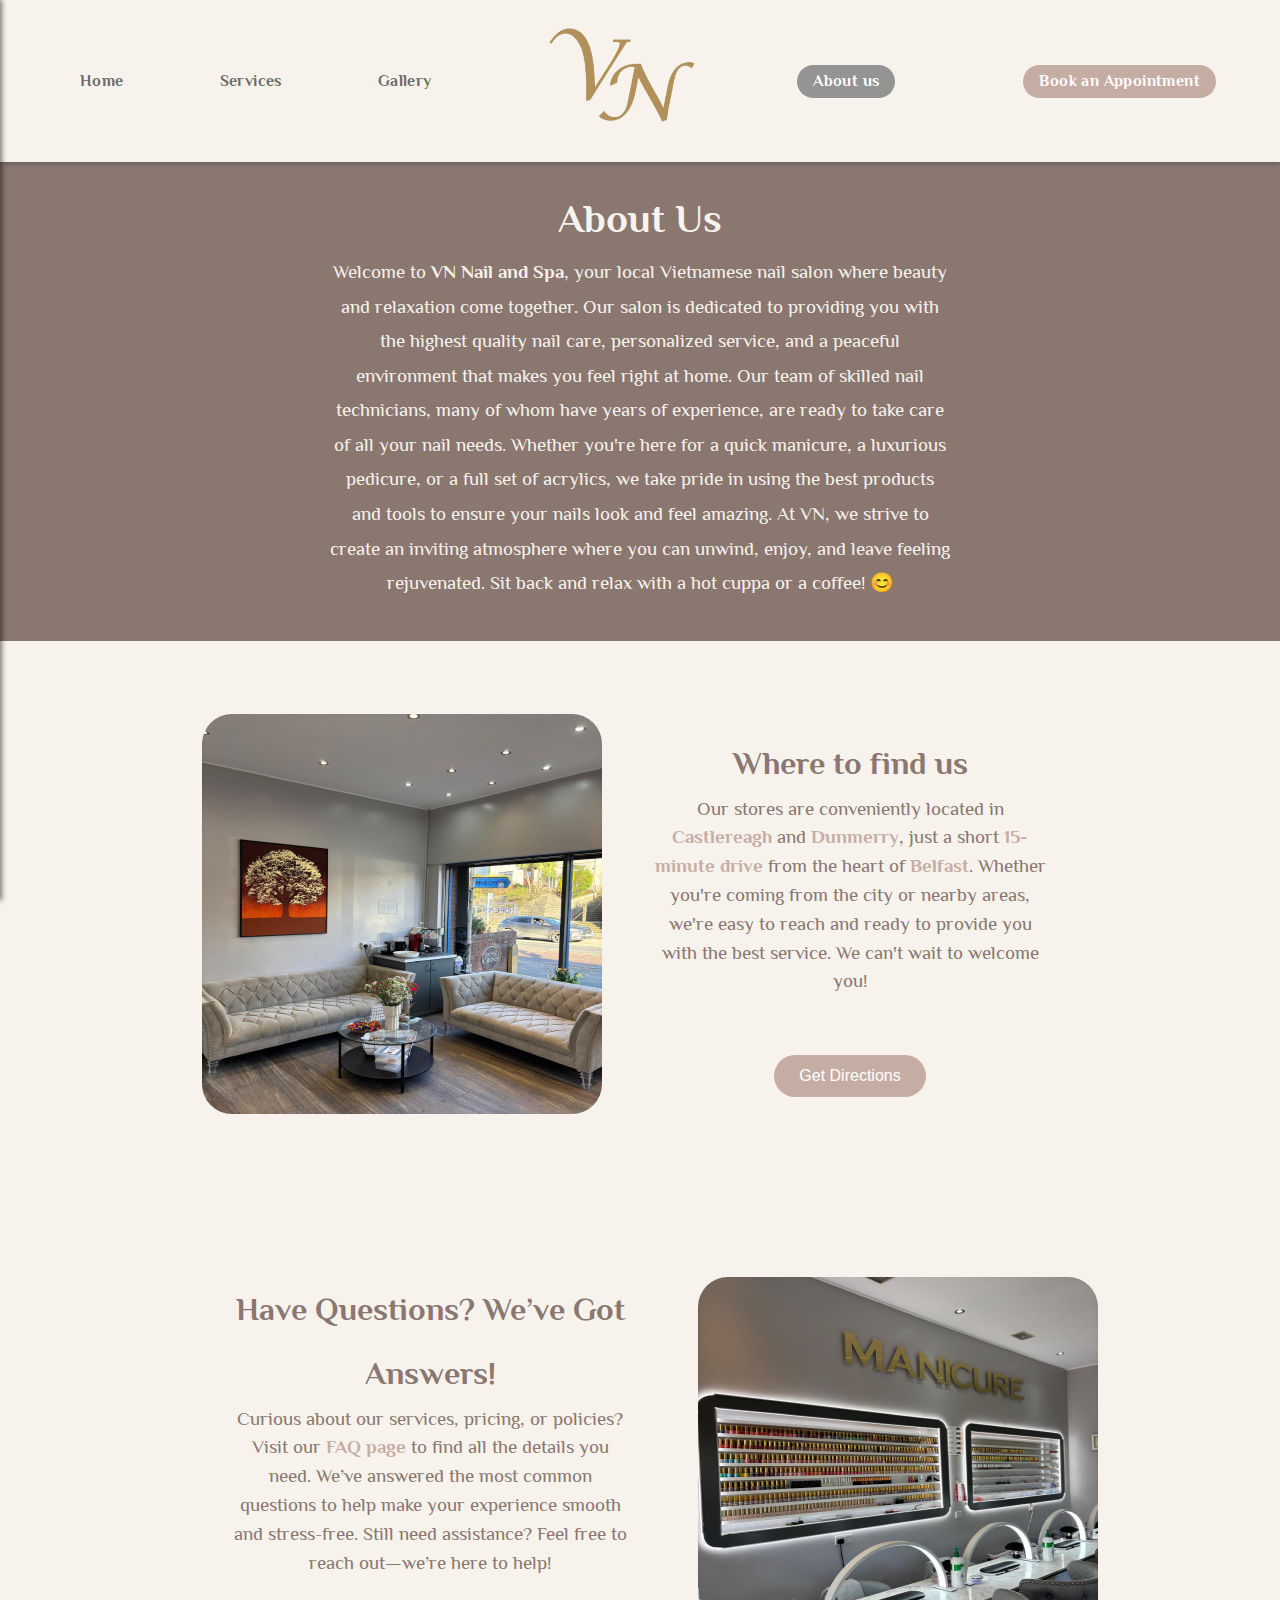
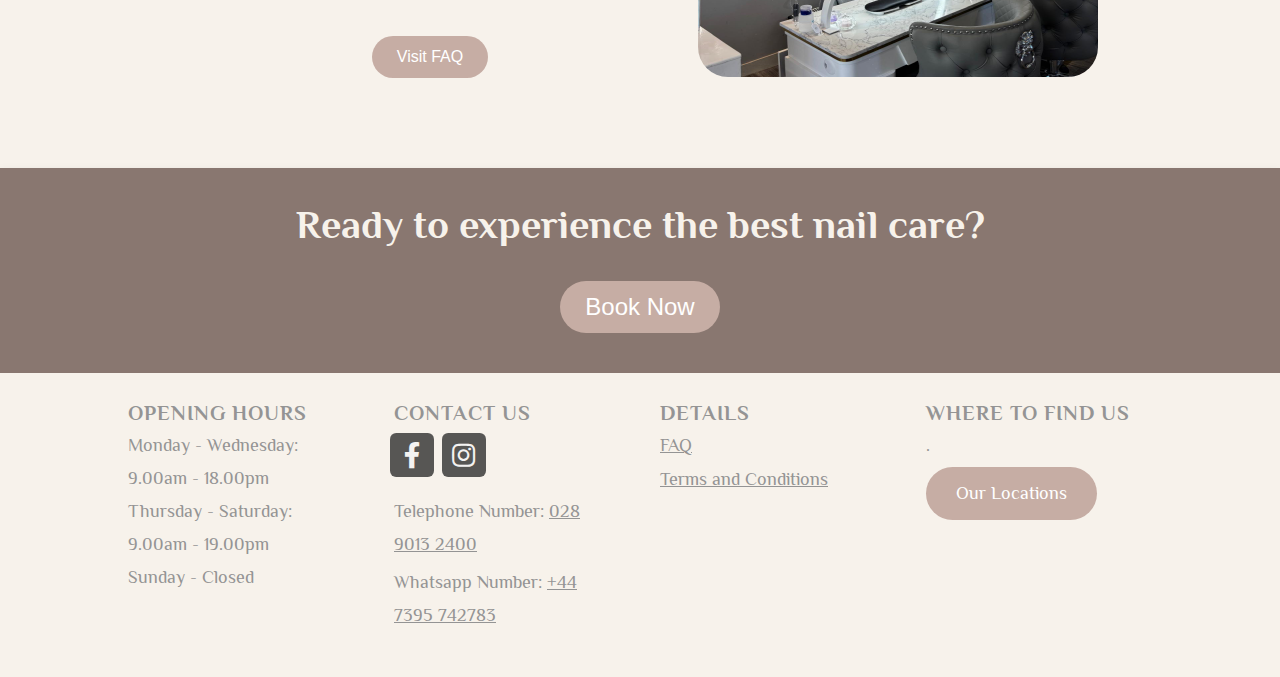
==== commit 16f3e36e: "updated footer" ====
--- a/about.html
+++ b/about.html
@@ -30,7 +30,7 @@
 				<div class="text-container">
 					<h2>Where to find us</h2>
 					<p>
-					  Our store is conveniently located in <strong>Castlereagh</strong>, just a short <strong>15-minute drive</strong> 
+					  Our stores are conveniently located in <strong>Castlereagh</strong> and <strong>Dunmerry</strong>, just a short <strong>15-minute drive</strong> 
 					  from the heart of <strong>Belfast</strong>. Whether you're coming from the city or nearby areas, we're easy to 
 					  reach and ready to provide you with the best service. We can't wait to welcome you!
 					</p>
--- a/assets/css/main.css
+++ b/assets/css/main.css
@@ -836,17 +836,77 @@
     font-weight: bold;
 }
 
-/* Booksy Widget Container Styling */
-#booksy-widget-container {
+#booking-page {
     width: 100%;
-    max-width: 240px;
-    margin: 40px auto;
+    background-color: var(--light-bg-color);
+    text-align: center;
+    padding-top: 40px;
+    padding-bottom: 40px;
+}
+
+.section-heading {
+    font-size: 1.8rem;
+    font-weight: bold;
+    color: #fff;
+    background-color: var(--primary-color-dark);
+    margin: 0;
     padding: 20px;
-    background-color: #ffffff;
+    max-width: 1000px;
+    margin: auto;
+}
+
+#booking-page img {
+    display: block;
+    margin: auto;
+    width: 100%;
+    max-width: 1000px;
+    height: auto;
+    padding: 0;
+}
+
+.booking-section {
+    margin: auto;
+    background-color: var(--primary-color-dark);
+    padding: 40px 20px;
+    max-width: 1000px;
+}
+
+.booking-widgets {
+    display: grid;
+    grid-template-columns: repeat(auto-fit, minmax(280px, 1fr));
+    gap: 30px;
+    max-width: 800px;
+    margin: 0 auto;
+}
+
+.booksy-widget {
+    background-color: white;
+    padding: 20px;
     border-radius: 12px;
     box-shadow: 0 4px 12px rgba(0, 0, 0, 0.1);
-    overflow: hidden;
-    border: 2px solid --darkest-color;
+}
+
+.booksy-widget h1 {
+    font-size: 1.5rem;
+    font-weight: 700;
+    margin-bottom: 8px;
+    color: var(--dark-primary-color);
+}
+
+.booksy-widget p {
+    font-size: 1rem;
+    margin-bottom: 16px;
+    color: var(--dark-primary-color);
+}
+
+@media (max-width: 600px) {
+    .section-heading {
+        font-size: 1.4rem;
+    }
+
+    .booking-section {
+        padding: 30px 10px;
+    }
 }
 
 .directions-btn {
@@ -880,6 +940,16 @@
     font-size: 24px;
     letter-spacing: 2px;
     margin-bottom: 20px;
+    color: black !important;
+}
+
+.faq h3 {
+    color: black !important;
+}
+
+.faq p {
+    color: black !important;
+    line-height: 1.4;
 }
 
 .faq details {
@@ -936,7 +1006,7 @@
 }
 
 .footer-column h3 {
-    font-size: 1.5rem;
+    font-size: 1.3rem;
     margin-bottom: 15px;
     text-transform: uppercase;
     letter-spacing: 1px;
@@ -944,16 +1014,15 @@
 }
 
 .footer-column p {
-    font-size: 1.4rem;
+    font-size: 1.1rem;
     margin: 5px 0;
     cursor: pointer;
     transition: color 0.3s ease-in-out;
-    text-align: justify;
 }
 
 .footer-column a {
     color: inherit;
-    font-size: 1.5rem;
+    font-size: 1.1rem;
 }
 
 .footer-column a:hover {
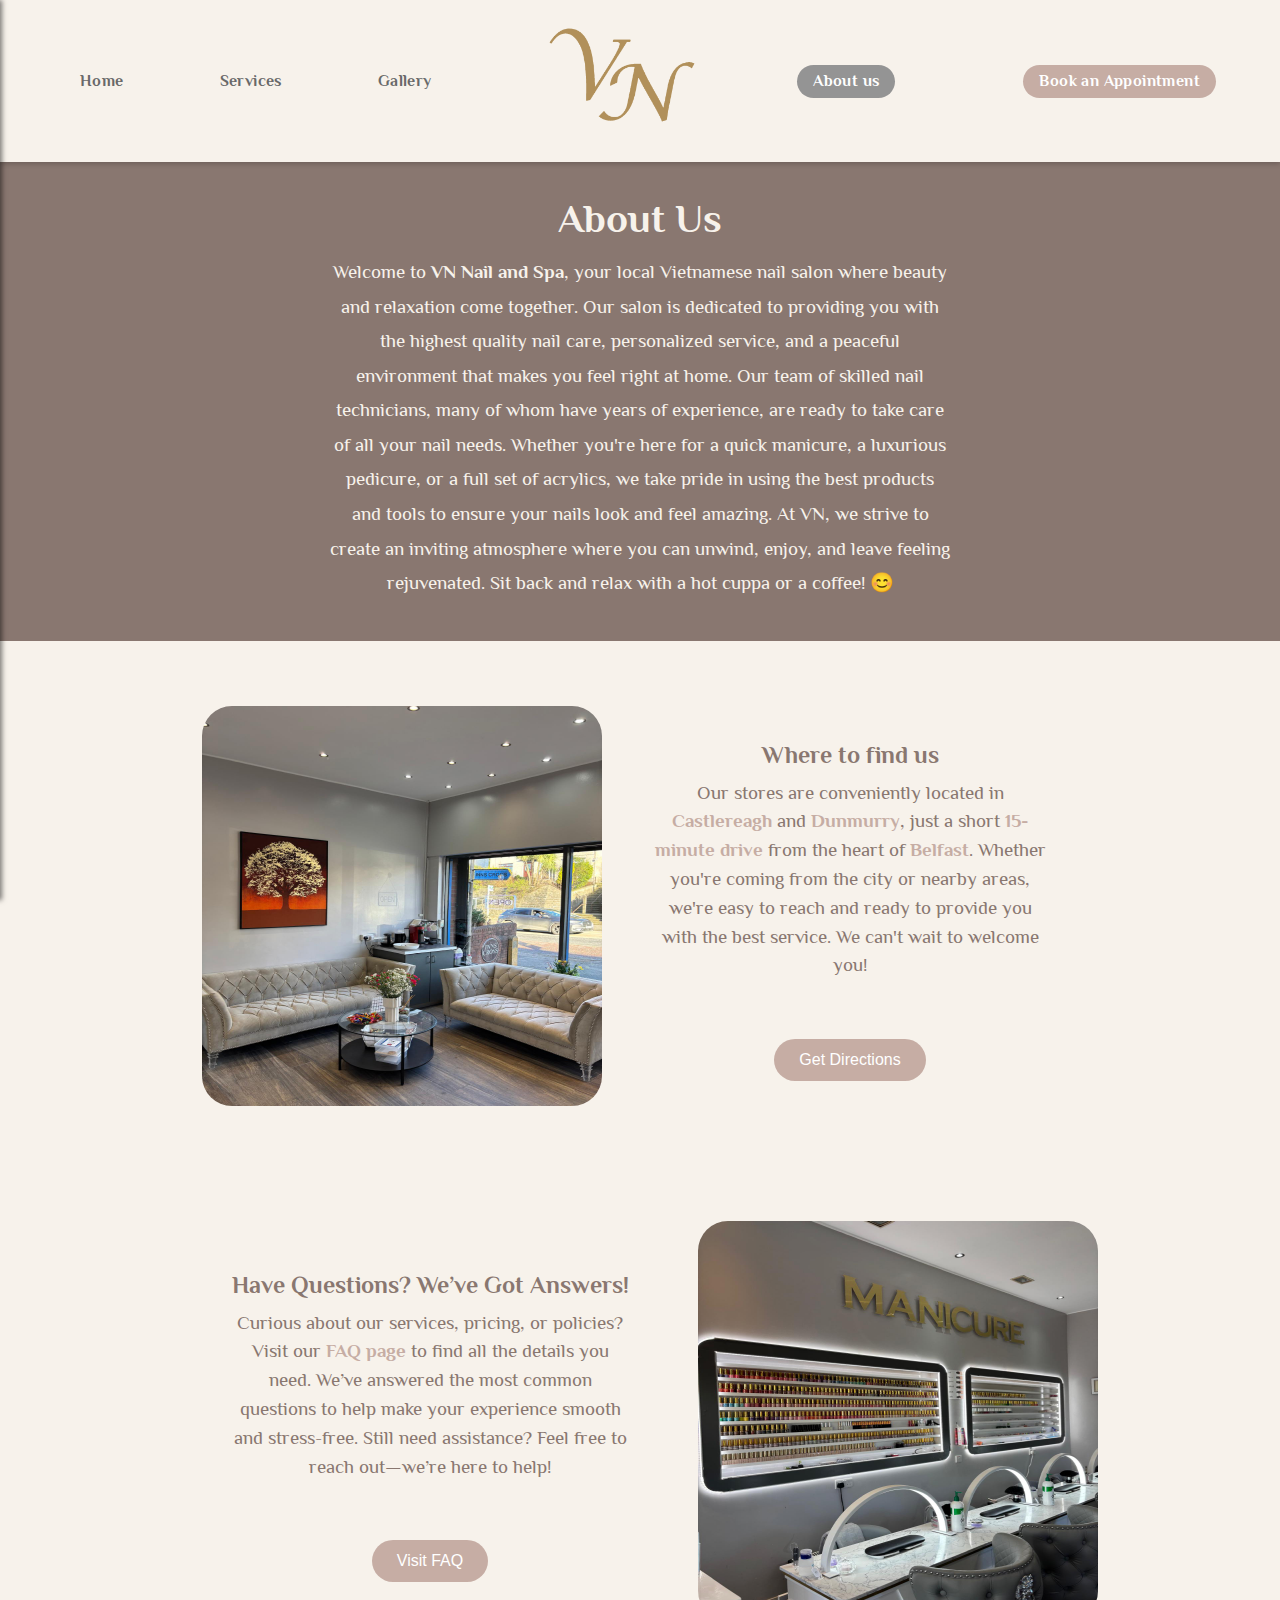
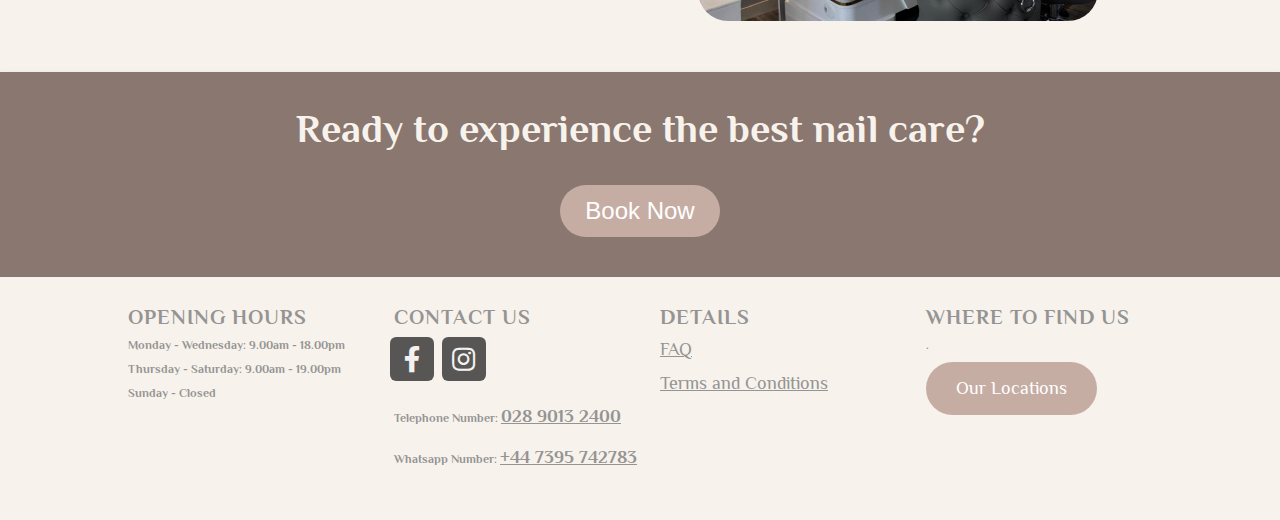
==== commit defec696: "updated footer, about us, and booking page" ====
--- a/about.html
+++ b/about.html
@@ -30,7 +30,7 @@
 				<div class="text-container">
 					<h2>Where to find us</h2>
 					<p>
-					  Our stores are conveniently located in <strong>Castlereagh</strong> and <strong>Dunmerry</strong>, just a short <strong>15-minute drive</strong> 
+					  Our stores are conveniently located in <strong>Castlereagh</strong> and <strong>Dunmurry</strong>, just a short <strong>15-minute drive</strong> 
 					  from the heart of <strong>Belfast</strong>. Whether you're coming from the city or nearby areas, we're easy to 
 					  reach and ready to provide you with the best service. We can't wait to welcome you!
 					</p>
--- a/assets/css/main.css
+++ b/assets/css/main.css
@@ -1003,6 +1003,7 @@
 .footer-column {
     flex: 1;
     min-width: 180px;
+    white-space: nowrap;
 }
 
 .footer-column h3 {
@@ -1190,6 +1191,11 @@
     body, input, select, textarea {
         font-size: 12pt;
     }
+
+    .text-container h2 {
+        font-size: 18pt !important;
+        white-space: nowrap;
+    }
 }
 
 /* Large Screens (≤1280px) */
@@ -1205,6 +1211,12 @@
     .gallery img {
         width: 200px;
         height: 200px;
+    }
+
+    .footer-column p {
+        font-size: 9pt !important;
+        line-height: 2;
+        font-weight: bolder;
     }
 }
 
@@ -1410,6 +1422,12 @@
         flex: 1 1 45%;
     }
 
+    .footer-column p {
+        font-size: 12pt !important;
+        line-height: 2;
+        font-weight: bolder;
+    }
+
     /* Section & Article */
     section, article {
         clear: both;
@@ -1609,6 +1627,10 @@
     .gallery {
         grid-template-columns: repeat(2, 1fr);
     }
+
+    .footer-column p {
+        font-size: 10pt !important;
+    }
 }
 
 /* Extra Small Screens (≤480px) */
